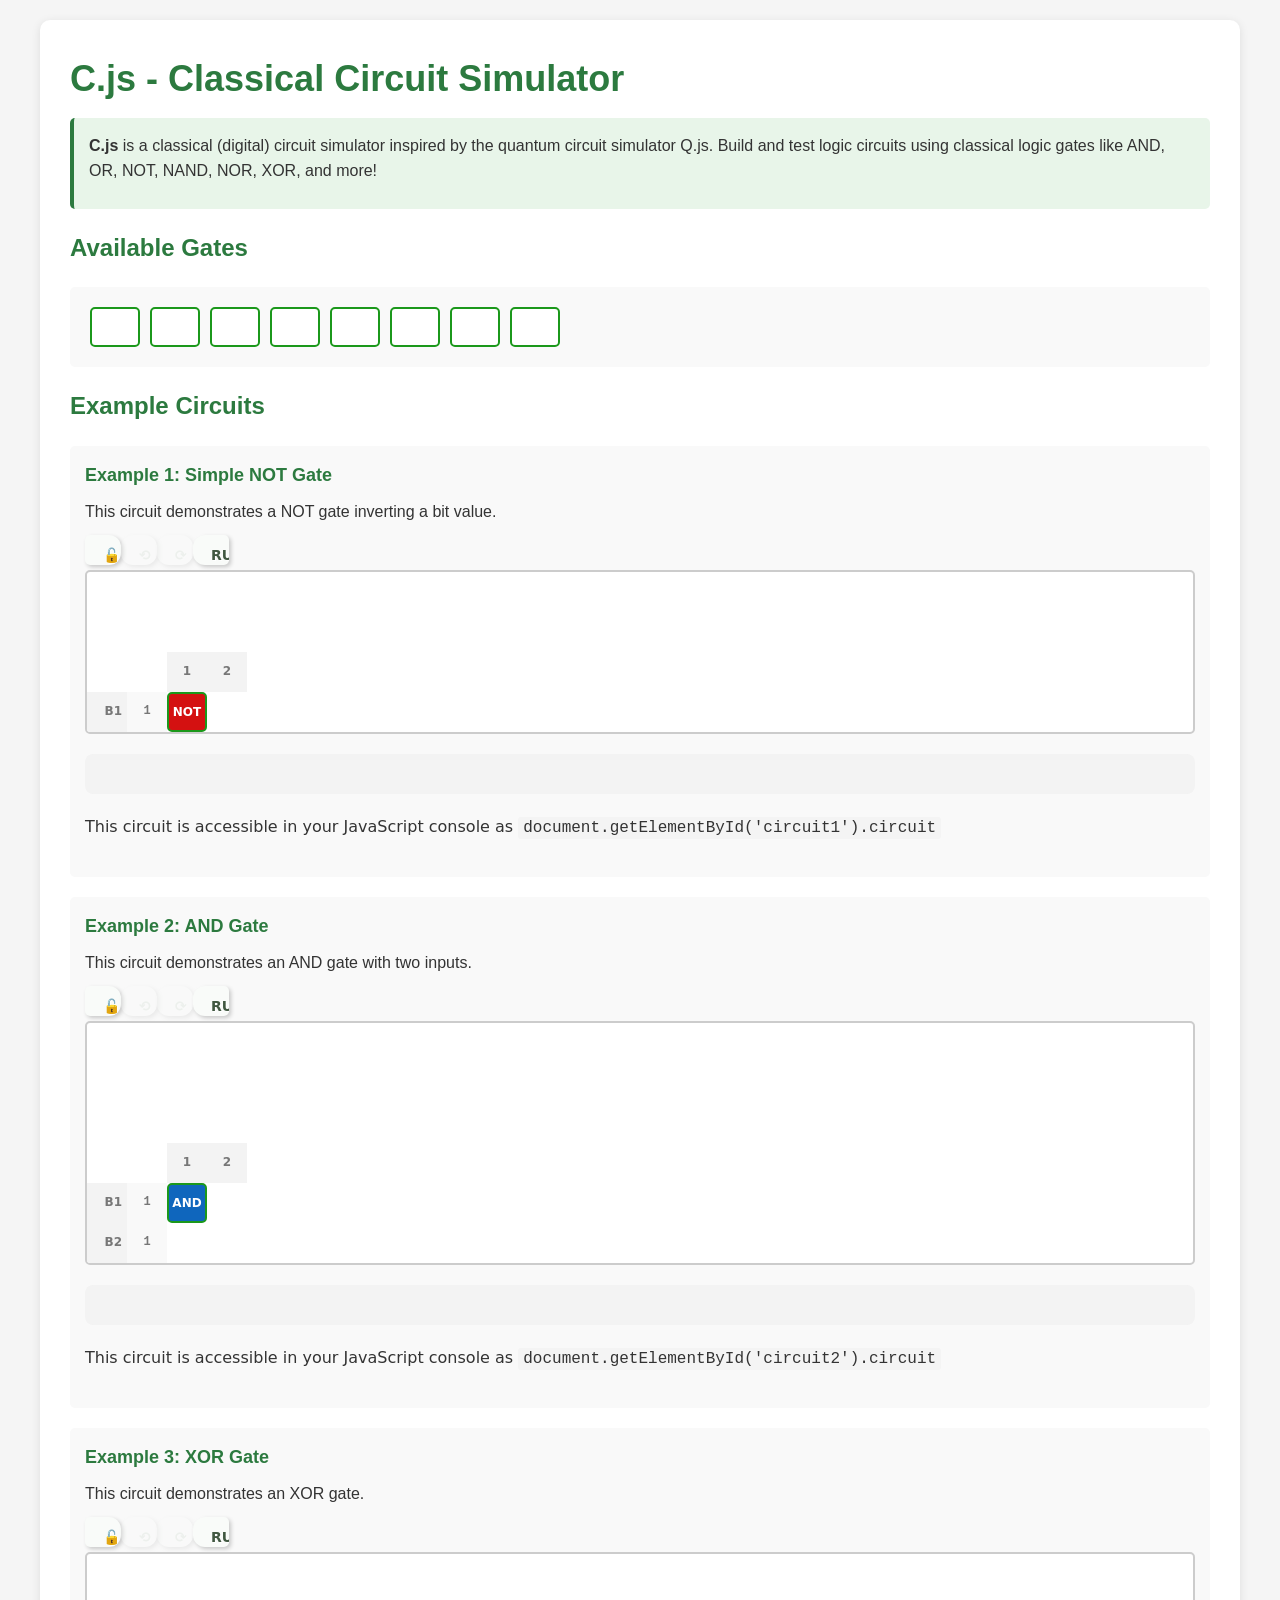
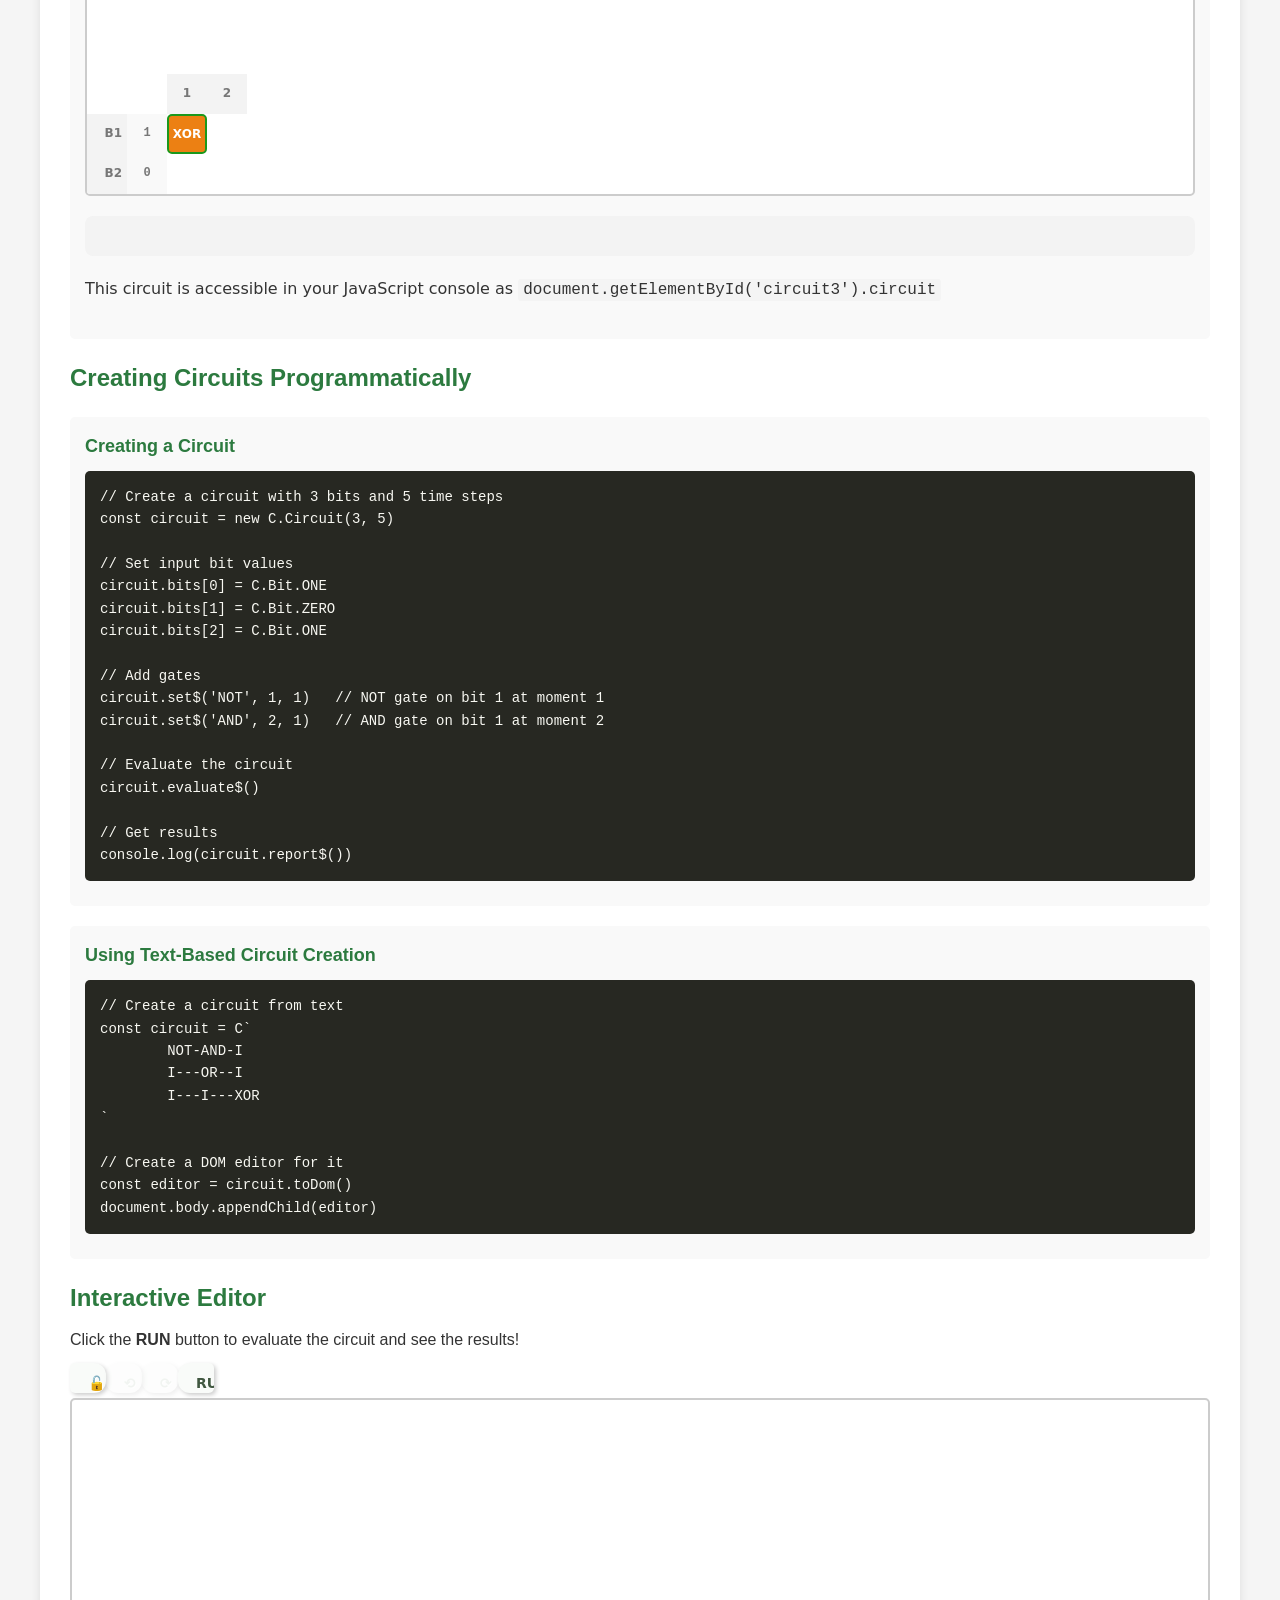
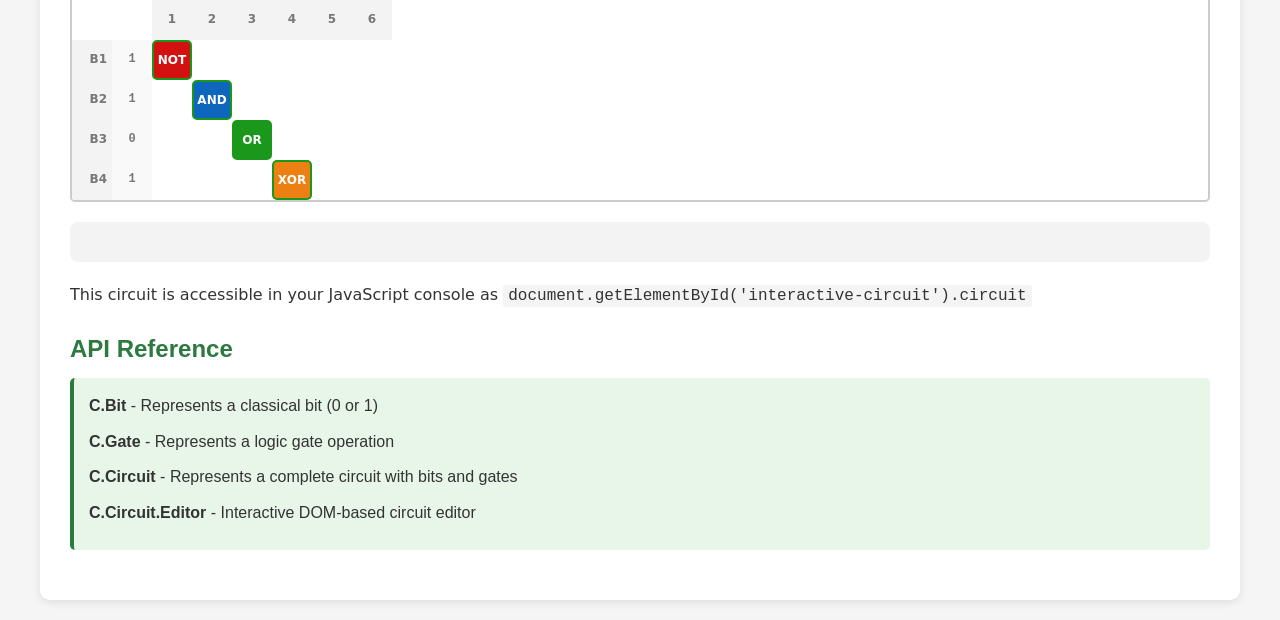
==== C/index.html @ 1a7f2f4e "Add C.js - Classical Circuit Simulator Created a complete classical (digital) circuit simulator insp" ====
<!DOCTYPE html>
<html lang="en">
<head>
	<meta charset="utf-8">
	<meta name="viewport" content="width=device-width, initial-scale=1.0">
	<title>C.js - Classical Circuit Simulator</title>

	<link rel="stylesheet" href="C.css">
	<link rel="stylesheet" href="C-Circuit-Editor.css">

	<style>
		* {
			margin: 0;
			padding: 0;
			box-sizing: border-box;
		}
		html {
			font-size: 10px;
		}
		body {
			font-family: -apple-system, BlinkMacSystemFont, 'Segoe UI', Roboto, 'Helvetica Neue', Arial, sans-serif;
			font-size: 1.6rem;
			line-height: 1.6;
			color: #333;
			background: #f5f5f5;
			padding: 2rem;
		}
		.container {
			max-width: 1200px;
			margin: 0 auto;
			background: white;
			padding: 3rem;
			border-radius: 1rem;
			box-shadow: 0 0.2rem 1rem rgba(0, 0, 0, 0.1);
		}
		h1 {
			color: #2c7a3f;
			margin-bottom: 1rem;
			font-size: 3.6rem;
		}
		h2 {
			color: #2c7a3f;
			margin: 2rem 0 1rem 0;
			font-size: 2.4rem;
		}
		p {
			margin-bottom: 1rem;
		}
		.description {
			background: #e8f5e9;
			padding: 1.5rem;
			border-left: 4px solid #2c7a3f;
			margin-bottom: 2rem;
			border-radius: 0.5rem;
		}
		.example {
			margin: 2rem 0;
			padding: 1.5rem;
			background: #f9f9f9;
			border-radius: 0.5rem;
		}
		.example h3 {
			font-size: 1.8rem;
			margin-bottom: 1rem;
			color: #2c7a3f;
		}
		pre {
			background: #272822;
			color: #f8f8f2;
			padding: 1.5rem;
			border-radius: 0.5rem;
			overflow-x: auto;
			font-size: 1.4rem;
			margin: 1rem 0;
		}
		code {
			background: #f4f4f4;
			padding: 0.2rem 0.5rem;
			border-radius: 0.3rem;
			font-family: 'Courier New', monospace;
		}
		#palette-container {
			margin: 2rem 0;
			padding: 1.5rem;
			background: #f9f9f9;
			border-radius: 0.5rem;
		}
	</style>
</head>
<body>
	<div class="container">
		<h1>C.js - Classical Circuit Simulator</h1>

		<div class="description">
			<p><strong>C.js</strong> is a classical (digital) circuit simulator inspired by the quantum circuit simulator Q.js. Build and test logic circuits using classical logic gates like AND, OR, NOT, NAND, NOR, XOR, and more!</p>
		</div>

		<h2>Available Gates</h2>
		<div id="palette-container"></div>

		<h2>Example Circuits</h2>

		<div class="example">
			<h3>Example 1: Simple NOT Gate</h3>
			<p>This circuit demonstrates a NOT gate inverting a bit value.</p>
			<div id="circuit1"></div>
		</div>

		<div class="example">
			<h3>Example 2: AND Gate</h3>
			<p>This circuit demonstrates an AND gate with two inputs.</p>
			<div id="circuit2"></div>
		</div>

		<div class="example">
			<h3>Example 3: XOR Gate</h3>
			<p>This circuit demonstrates an XOR gate.</p>
			<div id="circuit3"></div>
		</div>

		<h2>Creating Circuits Programmatically</h2>

		<div class="example">
			<h3>Creating a Circuit</h3>
			<pre>// Create a circuit with 3 bits and 5 time steps
const circuit = new C.Circuit(3, 5)

// Set input bit values
circuit.bits[0] = C.Bit.ONE
circuit.bits[1] = C.Bit.ZERO
circuit.bits[2] = C.Bit.ONE

// Add gates
circuit.set$('NOT', 1, 1)   // NOT gate on bit 1 at moment 1
circuit.set$('AND', 2, 1)   // AND gate on bit 1 at moment 2

// Evaluate the circuit
circuit.evaluate$()

// Get results
console.log(circuit.report$())</pre>
		</div>

		<div class="example">
			<h3>Using Text-Based Circuit Creation</h3>
			<pre>// Create a circuit from text
const circuit = C`
	NOT-AND-I
	I---OR--I
	I---I---XOR
`

// Create a DOM editor for it
const editor = circuit.toDom()
document.body.appendChild(editor)</pre>
		</div>

		<h2>Interactive Editor</h2>
		<p>Click the <strong>RUN</strong> button to evaluate the circuit and see the results!</p>
		<div id="interactive-circuit"></div>

		<h2>API Reference</h2>
		<div class="description">
			<p><strong>C.Bit</strong> - Represents a classical bit (0 or 1)</p>
			<p><strong>C.Gate</strong> - Represents a logic gate operation</p>
			<p><strong>C.Circuit</strong> - Represents a complete circuit with bits and gates</p>
			<p><strong>C.Circuit.Editor</strong> - Interactive DOM-based circuit editor</p>
		</div>
	</div>

	<!-- Load C.js libraries -->
	<script src="C.js"></script>
	<script src="C-Bit.js"></script>
	<script src="C-Gate.js"></script>
	<script src="C-History.js"></script>
	<script src="C-Circuit.js"></script>
	<script src="C-Circuit-Editor.js"></script>

	<script>
		// Create gate palette
		const paletteEl = C.Circuit.Editor.createPalette()
		document.getElementById('palette-container').appendChild(paletteEl)

		// Example 1: NOT gate
		const circuit1 = new C.Circuit(1, 2)
		circuit1.bits[0] = C.Bit.ONE
		circuit1.set$('NOT', 1, 1)
		circuit1.toDom(document.getElementById('circuit1'))

		// Example 2: AND gate
		const circuit2 = new C.Circuit(2, 2)
		circuit2.bits[0] = C.Bit.ONE
		circuit2.bits[1] = C.Bit.ONE
		circuit2.set$('AND', 1, 1)
		circuit2.toDom(document.getElementById('circuit2'))

		// Example 3: XOR gate
		const circuit3 = new C.Circuit(2, 2)
		circuit3.bits[0] = C.Bit.ONE
		circuit3.bits[1] = C.Bit.ZERO
		circuit3.set$('XOR', 1, 1)
		circuit3.toDom(document.getElementById('circuit3'))

		// Interactive circuit
		const interactiveCircuit = new C.Circuit(4, 6)
		interactiveCircuit.bits[0] = C.Bit.ONE
		interactiveCircuit.bits[1] = C.Bit.ONE
		interactiveCircuit.bits[2] = C.Bit.ZERO
		interactiveCircuit.bits[3] = C.Bit.ONE
		interactiveCircuit.set$('NOT', 1, 1)
		interactiveCircuit.set$('AND', 2, 2)
		interactiveCircuit.set$('OR', 3, 3)
		interactiveCircuit.set$('XOR', 4, 4)
		interactiveCircuit.toDom(document.getElementById('interactive-circuit'))

		// Make circuits available in console
		window.circuit1 = circuit1
		window.circuit2 = circuit2
		window.circuit3 = circuit3
		window.interactiveCircuit = interactiveCircuit

		console.log('C.js Classical Circuit Simulator loaded!')
		console.log('Try accessing circuits via: circuit1, circuit2, circuit3, or interactiveCircuit')
	</script>
</body>
</html>
---- C/C.css ----
/*

	Copyright © 2025, Classical Circuit Simulator (C.js)
	Based on Q.js by Stewart Smith

*/
@charset "utf-8";




svg, :root {


	    /**************/
	   /*            */
	  /*   Colors   */
	 /*            */
	/**************/


	/*  Base color (green for classical circuits)  */

	--C-color-base-hue:       120;
	--C-color-base-saturation: 70%;
	--C-color-base-lightness:  35%;


	/*  Red  */

	--C-color-red-hue: 0;
	--C-color-red-saturation: 85%;
	--C-color-red-lightness:  45%;
	--C-color-red: hsl(
		var( --C-color-red-hue ),
		var( --C-color-red-saturation ),
		var( --C-color-red-lightness )
	);


	/*  Orange  */

	--C-color-orange-hue: 30;
	--C-color-orange-saturation: 85%;
	--C-color-orange-lightness:  50%;
	--C-color-orange: hsl(
		var( --C-color-orange-hue ),
		var( --C-color-orange-saturation ),
		var( --C-color-orange-lightness )
	);


	/*  Yellow  */

	--C-color-yellow-hue: 50;
	--C-color-yellow-saturation: 90%;
	--C-color-yellow-lightness:  50%;
	--C-color-yellow: hsl(
		var( --C-color-yellow-hue ),
		var( --C-color-yellow-saturation ),
		var( --C-color-yellow-lightness )
	);


	/*  Green  */

	--C-color-green-hue: var( --C-color-base-hue );
	--C-color-green-saturation: var( --C-color-base-saturation );
	--C-color-green-lightness: var( --C-color-base-lightness );
	--C-color-green: hsl(
		var( --C-color-green-hue ),
		var( --C-color-green-saturation ),
		var( --C-color-green-lightness )
	);


	/*  Blue  */

	--C-color-blue-hue: 210;
	--C-color-blue-saturation: 85%;
	--C-color-blue-lightness:  40%;
	--C-color-blue: hsl(
		var( --C-color-blue-hue ),
		var( --C-color-blue-saturation ),
		var( --C-color-blue-lightness )
	);


	/*  Grayscale  */

	--C-color-white:     #FFFFFF;
	--C-color-chalk:     #F9F9F9;
	--C-color-newsprint: #F3F3F3;
	--C-color-titanium:  #CCCCCC;
	--C-color-slate:     #777777;
	--C-color-charcoal:  #333333;
	--C-color-black:     #000000;


	/*  Background  */

	--C-color-background-hue: var( --C-color-base-hue );
	--C-color-background-saturation: 15%;
	--C-color-background-lightness:  98%;
	--C-color-background: hsl(
		var( --C-color-background-hue ),
		var( --C-color-background-saturation ),
		var( --C-color-background-lightness )
	);


	/*  Misc  */

	--C-text-color: hsl(
		var( --C-color-base-hue ),
		 5%,
		35%
	);
	--C-text-code-comment-color: rgba( 0, 0, 0, 0.4 );
	--C-text-code-output-color:  rgba( 0, 0, 0, 1 );

	--C-selection-color: var( --C-color-black );
	--C-selection-background-color: var( --C-color-yellow );

	--C-hyperlink-internal-color: var( --C-color-green );
	--C-hyperlink-external-color: var( --C-text-color );

	--C-background-callout-color: var( --C-color-white );

	--C-svg-fill-color: var( --C-text-color );




	/*  Fonts  */

	--C-font-family-serif:   'Source Serif Pro', 'Roboto Slab', 'Georgia', serif;
	--C-font-family-sans:    'SF Pro Text', system-ui, -apple-system, 'Helvetica Neue', 'Helvetica', 'Arial', sans-serif;
	--C-font-family-mono:    'Roboto Mono', 'Source Code Pro', 'Menlo', 'Courier New', monospace;
	--C-font-family-symbols: 'Georgia', serif;
}




    /*******************/
   /*                 */
  /*   Interactive   */
 /*                 */
/*******************/


.C-input,
.C-circuit-text-input {

	margin: 1.5rem 0 0 0 !important;
	outline: none !important;
	border:  none !important;
	border-radius: 1.2rem !important;
	box-shadow:
		 0.2rem  0.2rem 0.2rem rgba( 0, 0, 0, 0.15 ) inset,
		-0.2rem -0.2rem 0.2rem rgba( 255, 255, 255, 1 ) inset;

	background: linear-gradient(
		0.375turn,
		rgba( 255, 255, 255, 1.0 ),
		rgba( 255, 255, 255, 0.2 )
	) !important;
}
.C-input,
.C-text-input {

	display: block;
	font-size: 1.6rem;
	font-family: var( --C-font-family-sans );
	font-weight: 400;
	padding: 1.2rem 2rem !important;
	width: 100%;
}
.C-input {

	margin-top: 0 !important;
}
.C-button,
.C-circuit-button {

	display: inline-block;
	outline: none !important;
	border:  none !important;
	border-radius: 1.2rem;
	padding: 0.6rem 1.8rem;
	font-size: 1.6rem;
	font-family: var( --C-font-family-sans );
	font-weight: 600;
	color: var( --C-color-white );
	background: linear-gradient(
		0.375turn,
		var( --C-color-green ),
		hsl( var( --C-color-base-hue ), 70%, 45% )
	);
	box-shadow:
		 0.2rem  0.2rem 0.4rem rgba( 0, 0, 0, 0.2 ),
		-0.1rem -0.1rem 0.2rem rgba( 255, 255, 255, 0.3 );
	cursor: pointer;
	user-select: none;
	transition: all 0.2s;
}
.C-button:hover,
.C-circuit-button:hover {

	background: linear-gradient(
		0.375turn,
		hsl( var( --C-color-base-hue ), 75%, 40% ),
		hsl( var( --C-color-base-hue ), 75%, 50% )
	);
}
.C-button:active,
.C-circuit-button:active {

	box-shadow:
		 0.1rem  0.1rem 0.2rem rgba( 0, 0, 0, 0.2 ) inset,
		-0.1rem -0.1rem 0.1rem rgba( 255, 255, 255, 0.3 ) inset;
}
.C-circuit-button[C-disabled] {

	opacity: 0.3;
	cursor: default;
	pointer-events: none;
}




    /***************/
   /*             */
  /*   Results   */
 /*             */
/***************/


.C-circuit-results {

	margin: 2rem 0;
	padding: 2rem;
	background: var( --C-color-newsprint );
	border-radius: 0.8rem;
	font-family: var( --C-font-family-mono );
	font-size: 1.4rem;
	white-space: pre-wrap;
}
---- C/C-Circuit-Editor.css ----
/*

	Copyright © 2025, Classical Circuit Simulator (C.js)
	Based on Q.js by Stewart Smith

*/
@charset "utf-8";




.C-circuit,
.C-circuit-palette {

	position: relative;
	width: 100%;
}
.C-circuit-palette {

	-moz-user-select: none;
	-webkit-user-select: none;
	-ms-user-select: none;
	user-select: none;
	line-height: 0;
}
.C-circuit-palette > div {

	display: inline-block;
	position: relative;
	width:  5rem;
	height: 4rem;
	margin: 0.5rem;
	border: 2px solid var( --C-color-green );
	border-radius: 0.5rem;
	text-align: center;
	line-height: 4rem;
	font-weight: bold;
	cursor: pointer;
	background: var( --C-color-white );
}
.C-circuit-palette > div:hover {

	background: var( --C-color-newsprint );
}


.C-circuit {

	margin: 1rem 0 2rem 0;
	font-family: var( --C-font-family-sans );
}
.C-circuit-board-foreground {

	line-height: 3.85rem;
	width: auto;
}




    /***************/
   /*             */
  /*   Toolbar   */
 /*             */
/***************/


.C-circuit-toolbar {

	display: block;
	-moz-user-select: none;
	-webkit-user-select: none;
	-ms-user-select: none;
	user-select: none;
	margin-bottom: 0.5rem;

	box-sizing: border-box;
	display: grid;
	grid-auto-columns: 3.6rem;
	grid-auto-rows:    3.0rem;
	grid-auto-flow: column;

}
.C-circuit-button {

	position: relative;
	display: inline-block;
	width:  3.6rem;
	height: 3rem;

	border-top: 1px solid hsl(
		var( --C-color-background-hue ),
		var( --C-color-background-saturation ),
		100%
	);
	border-right: 1px solid hsl(
		var( --C-color-background-hue ),
		var( --C-color-background-saturation ),
		90%
	);
	border-bottom: 1px solid hsl(
		var( --C-color-background-hue ),
		var( --C-color-background-saturation ),
		85%
	);
	border-left: 1px solid hsl(
		var( --C-color-background-hue ),
		var( --C-color-background-saturation ),
		97%
	);
	background: var( --C-color-background );
	color: hsl(
		var( --C-color-background-hue ),
		var( --C-color-background-saturation ),
		30%
	);
	text-shadow: 1px  1px 0 rgba( 255, 255, 255, 1 );
	line-height: 2.9rem;
	text-align: center;
	cursor: pointer;
	overflow: hidden;
	font-weight: 900;
	font-size: 1.4rem;
}
.C-circuit-toolbar .C-circuit-button:first-child {

	border-top-left-radius:    0.5rem;
	border-bottom-left-radius: 0.5rem;
}
.C-circuit-toolbar .C-circuit-button:last-child {

	border-top-right-radius:    0.5rem;
	border-bottom-right-radius: 0.5rem;
}
.C-circuit-locked .C-circuit-button,
.C-circuit-button[C-disabled] {

	color: hsl(
		var( --C-color-background-hue ),
		var( --C-color-background-saturation ),
		85%
	);
	cursor: not-allowed;
}
.C-circuit-locked .C-circuit-toggle-lock {

	color: inherit;
	cursor: pointer;
}




.C-circuit-board-container {

	position: relative;
	margin: 0 0 2rem 0;
	width:  100%;
	max-height: 60vh;
	overflow: scroll;
	border: 2px solid var( --C-color-titanium );
	border-radius: 0.5rem;
	background: var( --C-color-white );
}
.C-circuit-board {

	position: relative;
	-moz-user-select: none;
	-webkit-user-select: none;
	-ms-user-select: none;
	user-select: none;
}
.C-circuit-board-foreground,
.C-circuit-board-background {

	box-sizing: border-box;
	display: grid;
	grid-auto-rows:    4rem;
	grid-auto-columns: 4rem;
	grid-auto-flow: column;
}
.C-circuit-board-foreground,
.C-circuit-board-background {

	position: relative;
	top:  0;
	left: 0;
	width:  100%;
	height: 100%;
}




    /***************/
   /*             */
  /*   Headers   */
 /*             */
/***************/


.C-circuit-header {

	position: relative;
	display: inline-block;
	font-size: 1.2rem;
	font-weight: 600;
	color: var( --C-color-slate );
	text-align: center;
}
.C-circuit-register-label,
.C-circuit-moment-label {

	background: var( --C-color-newsprint );
}
.C-circuit-register-label {

	grid-column-start: 1;
	padding-right: 0.5rem;
	text-align: right;
}
.C-circuit-moment-label {

	grid-row-start: 1;
}
.C-circuit-input {

	grid-column-start: 2;
	background: var( --C-color-chalk );
	font-family: var( --C-font-family-mono );
}




    /*****************/
   /*               */
  /*   Operations  */
 /*               */
/*****************/


.C-circuit-operation {

	position: relative;
	width:  4rem;
	height: 4rem;
	display: flex;
	align-items: center;
	justify-content: center;
	font-size: 1.2rem;
	font-weight: bold;
	border: 2px solid var( --C-color-green );
	border-radius: 0.5rem;
	background: var( --C-color-white );
	cursor: pointer;
	transition: all 0.2s;
}
.C-circuit-operation:hover {

	background: var( --C-color-newsprint );
	transform: scale( 1.05 );
	box-shadow: 0 0.2rem 0.4rem rgba( 0, 0, 0, 0.2 );
}




    /**************/
   /*            */
  /*   Wires    */
 /*            */
/**************/


.C-circuit-register-wire {

	position: absolute;
	top: 50%;
	left: 0;
	right: 0;
	height: 2px;
	background: var( --C-color-slate );
	z-index: -1;
}




    /**************/
   /*            */
  /*   Gates    */
 /*            */
/**************/


.C-gate--not {

	background: var( --C-color-red );
	color: white;
}
.C-gate--and,
.C-gate--nand {

	background: var( --C-color-blue );
	color: white;
}
.C-gate--or,
.C-gate--nor {

	background: var( --C-color-green );
	color: white;
}
.C-gate--xor,
.C-gate--xnor {

	background: var( --C-color-orange );
	color: white;
}
.C-gate--buffer,
.C-gate--identity {

	background: var( --C-color-titanium );
	color: white;
}
.C-gate--probe {

	background: var( --C-color-yellow );
	color: black;
}
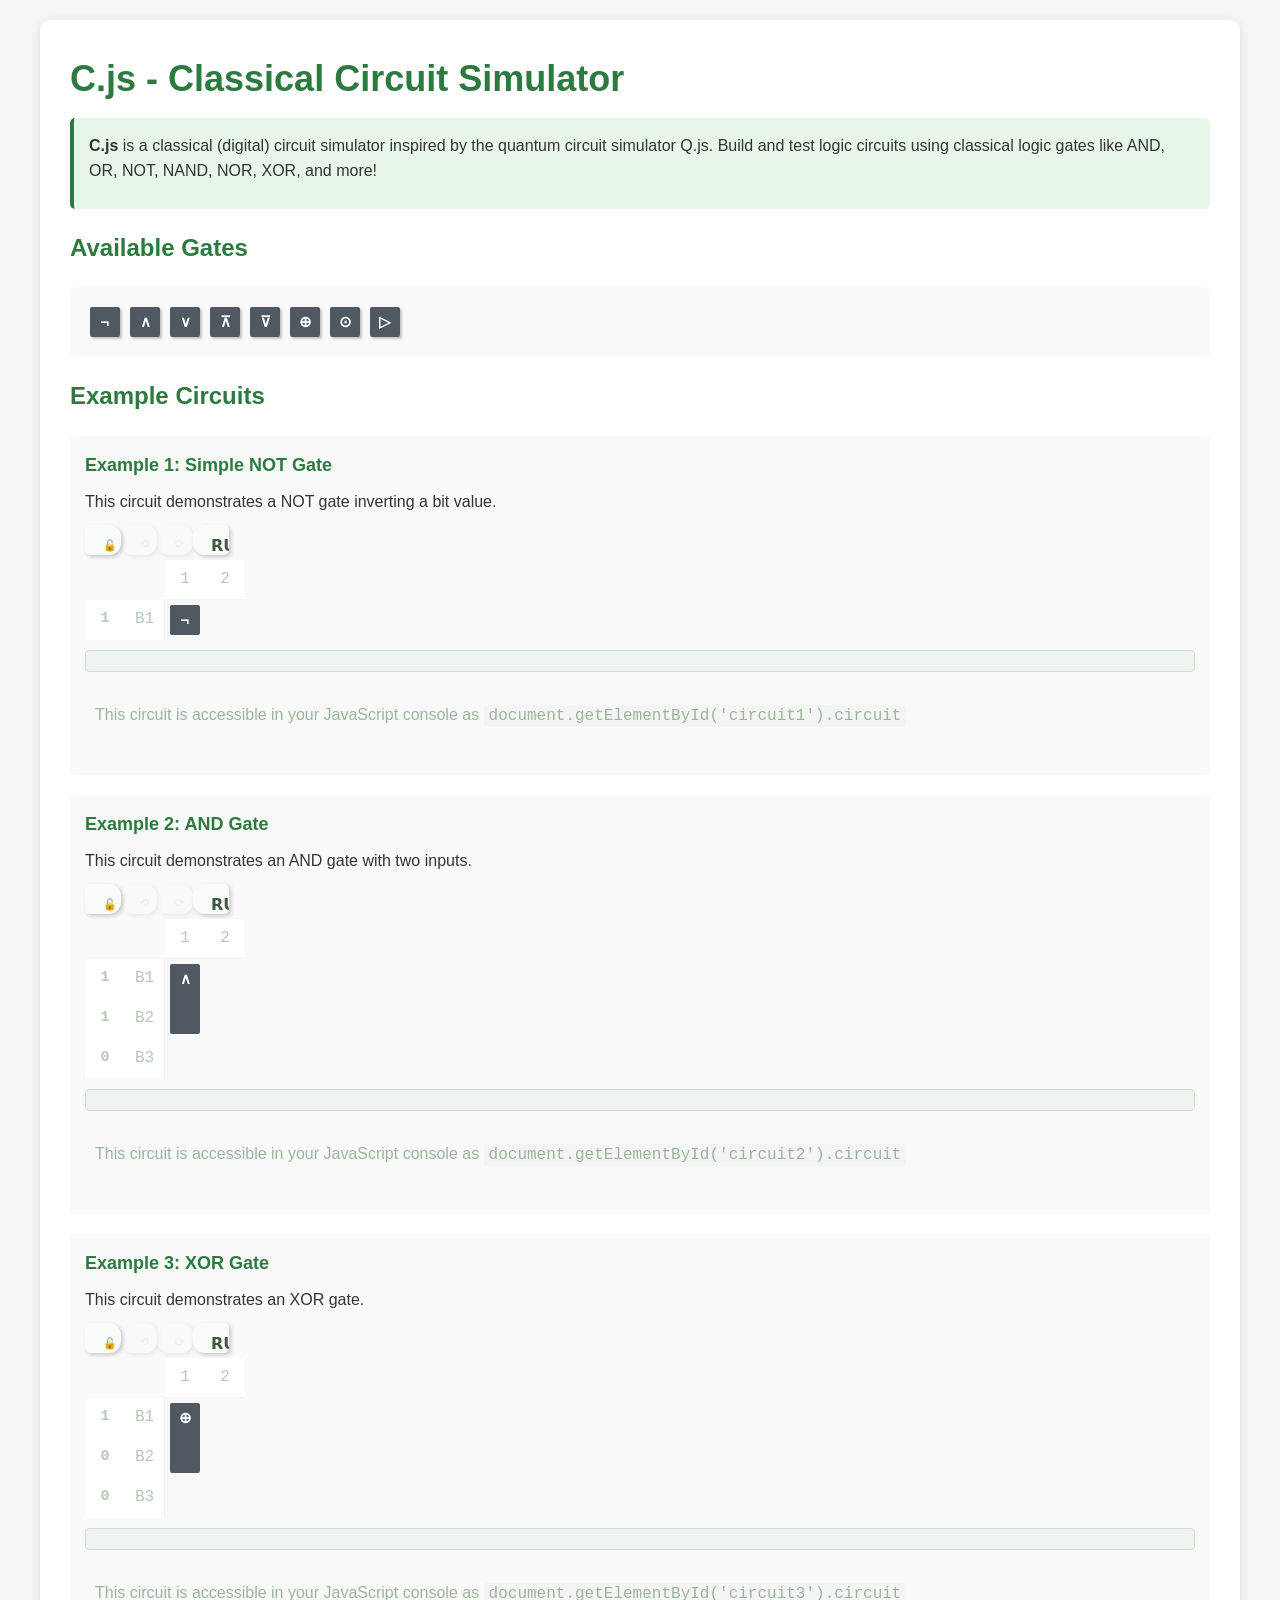
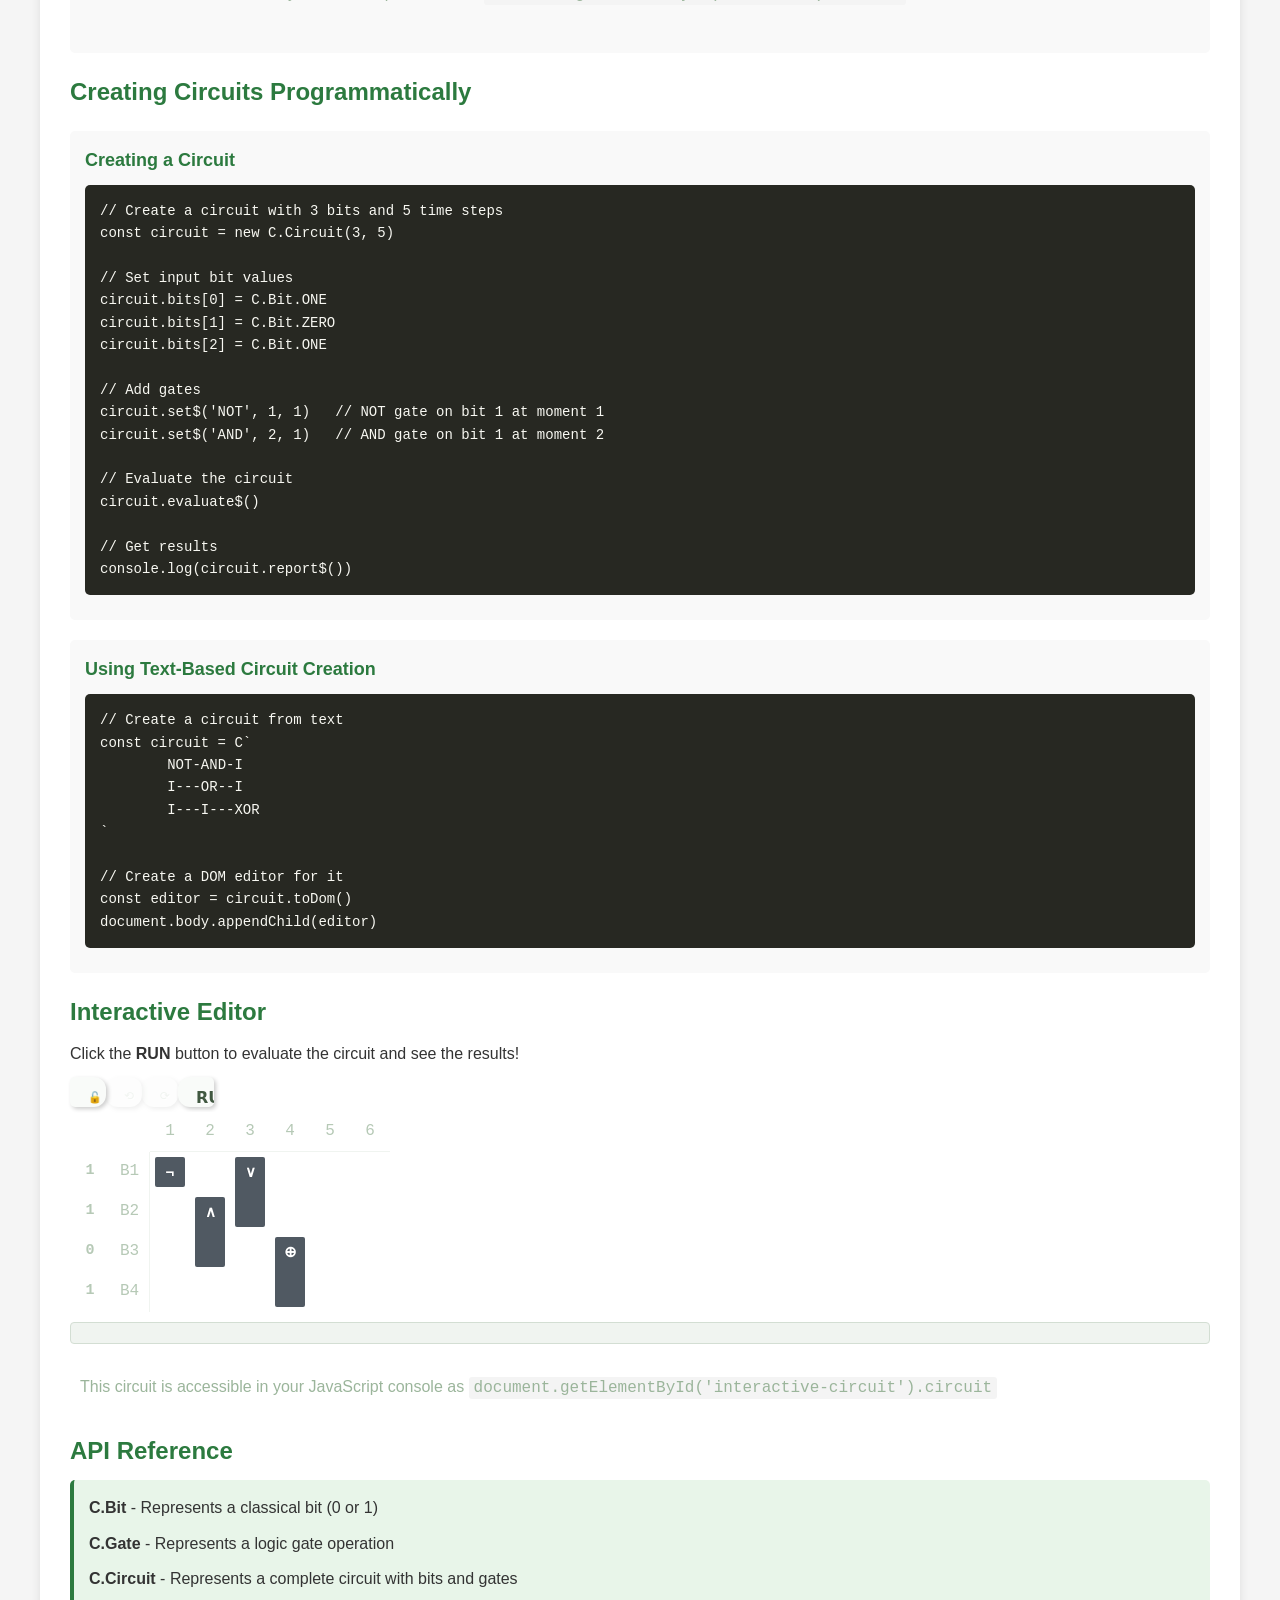
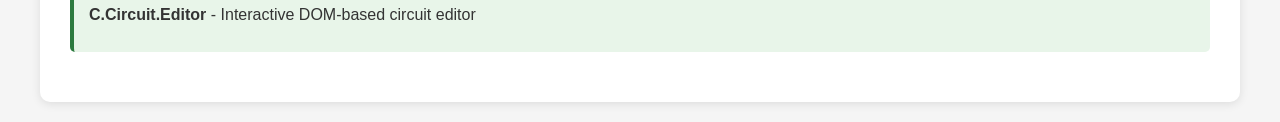
==== commit 18e5c327: "c.js gates and UI fix" ====
--- a/C/index.html
+++ b/C/index.html
@@ -1,5 +1,6 @@
 <!DOCTYPE html>
 <html lang="en">
+
 <head>
 	<meta charset="utf-8">
 	<meta name="viewport" content="width=device-width, initial-scale=1.0">
@@ -7,6 +8,7 @@
 
 	<link rel="stylesheet" href="C.css">
 	<link rel="stylesheet" href="C-Circuit-Editor.css">
+	<link rel="stylesheet" href="C-AnimatedBeam.css">
 
 	<style>
 		* {
@@ -14,9 +16,11 @@
 			padding: 0;
 			box-sizing: border-box;
 		}
+
 		html {
 			font-size: 10px;
 		}
+
 		body {
 			font-family: -apple-system, BlinkMacSystemFont, 'Segoe UI', Roboto, 'Helvetica Neue', Arial, sans-serif;
 			font-size: 1.6rem;
@@ -25,6 +29,7 @@
 			background: #f5f5f5;
 			padding: 2rem;
 		}
+
 		.container {
 			max-width: 1200px;
 			margin: 0 auto;
@@ -33,19 +38,23 @@
 			border-radius: 1rem;
 			box-shadow: 0 0.2rem 1rem rgba(0, 0, 0, 0.1);
 		}
+
 		h1 {
 			color: #2c7a3f;
 			margin-bottom: 1rem;
 			font-size: 3.6rem;
 		}
+
 		h2 {
 			color: #2c7a3f;
 			margin: 2rem 0 1rem 0;
 			font-size: 2.4rem;
 		}
+
 		p {
 			margin-bottom: 1rem;
 		}
+
 		.description {
 			background: #e8f5e9;
 			padding: 1.5rem;
@@ -53,17 +62,20 @@
 			margin-bottom: 2rem;
 			border-radius: 0.5rem;
 		}
+
 		.example {
 			margin: 2rem 0;
 			padding: 1.5rem;
 			background: #f9f9f9;
 			border-radius: 0.5rem;
 		}
+
 		.example h3 {
 			font-size: 1.8rem;
 			margin-bottom: 1rem;
 			color: #2c7a3f;
 		}
+
 		pre {
 			background: #272822;
 			color: #f8f8f2;
@@ -73,12 +85,14 @@
 			font-size: 1.4rem;
 			margin: 1rem 0;
 		}
+
 		code {
 			background: #f4f4f4;
 			padding: 0.2rem 0.5rem;
 			border-radius: 0.3rem;
 			font-family: 'Courier New', monospace;
 		}
+
 		#palette-container {
 			margin: 2rem 0;
 			padding: 1.5rem;
@@ -87,12 +101,15 @@
 		}
 	</style>
 </head>
+
 <body>
 	<div class="container">
 		<h1>C.js - Classical Circuit Simulator</h1>
 
 		<div class="description">
-			<p><strong>C.js</strong> is a classical (digital) circuit simulator inspired by the quantum circuit simulator Q.js. Build and test logic circuits using classical logic gates like AND, OR, NOT, NAND, NOR, XOR, and more!</p>
+			<p><strong>C.js</strong> is a classical (digital) circuit simulator inspired by the quantum circuit
+				simulator Q.js. Build and test logic circuits using classical logic gates like AND, OR, NOT, NAND, NOR,
+				XOR, and more!</p>
 		</div>
 
 		<h2>Available Gates</h2>
@@ -174,6 +191,7 @@
 	<script src="C-Gate.js"></script>
 	<script src="C-History.js"></script>
 	<script src="C-Circuit.js"></script>
+	<script src="C-AnimatedBeam.js"></script>
 	<script src="C-Circuit-Editor.js"></script>
 
 	<script>
@@ -187,30 +205,32 @@
 		circuit1.set$('NOT', 1, 1)
 		circuit1.toDom(document.getElementById('circuit1'))
 
-		// Example 2: AND gate
-		const circuit2 = new C.Circuit(2, 2)
+		// Example 2: AND gate (multi-wire)
+		const circuit2 = new C.Circuit(3, 2)
 		circuit2.bits[0] = C.Bit.ONE
 		circuit2.bits[1] = C.Bit.ONE
-		circuit2.set$('AND', 1, 1)
+		circuit2.bits[2] = C.Bit.ZERO
+		circuit2.set$('AND', 1, 1, 2)  // AND gate at moment 1, inputs from wires 1 and 2
 		circuit2.toDom(document.getElementById('circuit2'))
 
-		// Example 3: XOR gate
-		const circuit3 = new C.Circuit(2, 2)
+		// Example 3: XOR gate (multi-wire)
+		const circuit3 = new C.Circuit(3, 2)
 		circuit3.bits[0] = C.Bit.ONE
 		circuit3.bits[1] = C.Bit.ZERO
-		circuit3.set$('XOR', 1, 1)
+		circuit3.bits[2] = C.Bit.ZERO
+		circuit3.set$('XOR', 1, 1, 2)  // XOR gate at moment 1, inputs from wires 1 and 2
 		circuit3.toDom(document.getElementById('circuit3'))
 
-		// Interactive circuit
+		// Interactive circuit with multi-wire gates
 		const interactiveCircuit = new C.Circuit(4, 6)
 		interactiveCircuit.bits[0] = C.Bit.ONE
 		interactiveCircuit.bits[1] = C.Bit.ONE
 		interactiveCircuit.bits[2] = C.Bit.ZERO
 		interactiveCircuit.bits[3] = C.Bit.ONE
 		interactiveCircuit.set$('NOT', 1, 1)
-		interactiveCircuit.set$('AND', 2, 2)
-		interactiveCircuit.set$('OR', 3, 3)
-		interactiveCircuit.set$('XOR', 4, 4)
+		interactiveCircuit.set$('AND', 2, 2, 3)  // AND gate with inputs from wires 2 and 3
+		interactiveCircuit.set$('OR', 3, 1, 2)   // OR gate with inputs from wires 1 and 2
+		interactiveCircuit.set$('XOR', 4, 3, 4)  // XOR gate with inputs from wires 3 and 4
 		interactiveCircuit.toDom(document.getElementById('interactive-circuit'))
 
 		// Make circuits available in console
@@ -223,4 +243,5 @@
 		console.log('Try accessing circuits via: circuit1, circuit2, circuit3, or interactiveCircuit')
 	</script>
 </body>
-</html>
+
+</html>
--- a/C/C-Circuit-Editor.css
+++ b/C/C-Circuit-Editor.css
@@ -1,7 +1,6 @@
 /*
 
-	Copyright © 2025, Classical Circuit Simulator (C.js)
-	Based on Q.js by Stewart Smith
+	Copyright © 2019–2020, Stewart Smith. See LICENSE for details.
 
 */
 @charset "utf-8";
@@ -9,12 +8,100 @@
 
 
 
+
+
+
+
+
+/*
+
+	Z indices:
+
+	Clipboard   =100
+	Selected op   10
+	Operation      0
+	Shadow       -10
+	Background   -20
+
+
+
+
+
+	Circuit	
+
+	   Menu     Moments
+	  ╭───────┬───┬───┬───┬───╮
+	  │ ≡   ↘ │ 1 │ 2 │ 3 │ + │ Add moment
+	  ├───┬───┼───┼───┼───┼───╯
+	R │ 0 │|0⟩│ H │ C0│ X │ -
+	e ├───┼───┼───┼───┼───┤
+	g │ 1 │|0⟩│ I │ C1│ X │ -
+	s ├───┼───┴───┴───┴───┘
+      │ + │ -   -   -   -
+	  ╰───╯
+	    Add
+	    register
+
+
+	Circuit Palette
+
+	╭───────────────────┬───╮
+	│ H X Y Z S T π M … │ @ │
+	╰───────────────────┴───╯
+
+
+	Circuit clipboard
+
+	 ┌───────────────┐
+	▟│ ┌───┬───────┐ │
+	█│ │ H │ X#0.0 │ │
+	█│ ├───┼───────┤ │
+	█│ │ I │ X#0.1 │ │
+	█│ └───┴───────┘ │
+	█└───────────────┘
+	███████████████▛
+
+
+
+    ◢◣
+  ◢■■■■◣
+◢■■■■■■■■◣
+◥■■■■■■■■◤
+  ◥■■■■◤
+    ◥◤
+
+
+    ◢■■■■■■◤
+  ◢◤    ◢◤
+◢■■■■■■◤
+
+
+ ───────────
+  ╲ ╱  ╱  ╱
+   ╳  ╱  ╱
+  ╱ ╲╱  ╱
+ ───────
+
+
+  ─────⦢
+ ╱    ╱
+⦣─────
+
+
+*/
+
+
+
+
+
+
 .C-circuit,
 .C-circuit-palette {
 
 	position: relative;
 	width: 100%;
 }
+
 .C-circuit-palette {
 
 	-moz-user-select: none;
@@ -23,32 +110,22 @@
 	user-select: none;
 	line-height: 0;
 }
-.C-circuit-palette > div {
+
+.C-circuit-palette>div {
 
 	display: inline-block;
 	position: relative;
-	width:  5rem;
+	width: 4rem;
 	height: 4rem;
-	margin: 0.5rem;
-	border: 2px solid var( --C-color-green );
-	border-radius: 0.5rem;
-	text-align: center;
-	line-height: 4rem;
-	font-weight: bold;
-	cursor: pointer;
-	background: var( --C-color-white );
-}
-.C-circuit-palette > div:hover {
-
-	background: var( --C-color-newsprint );
 }
 
 
 .C-circuit {
 
 	margin: 1rem 0 2rem 0;
-	font-family: var( --C-font-family-sans );
-}
+	/*border-top: 2px solid hsl( 0, 0%, 50% );*/
+}
+
 .C-circuit-board-foreground {
 
 	line-height: 3.85rem;
@@ -58,10 +135,12 @@
 
 
 
-    /***************/
-   /*             */
-  /*   Toolbar   */
- /*             */
+
+
+/***************/
+/*             */
+/*   Toolbar   */
+/*             */
 /***************/
 
 
@@ -77,71 +156,78 @@
 	box-sizing: border-box;
 	display: grid;
 	grid-auto-columns: 3.6rem;
-	grid-auto-rows:    3.0rem;
+	grid-auto-rows: 3.0rem;
 	grid-auto-flow: column;
 
 }
+
 .C-circuit-button {
 
 	position: relative;
 	display: inline-block;
-	width:  3.6rem;
+	/*margin: 0 0.5rem 0.5rem 0;*/
+	width: 3.6rem;
 	height: 3rem;
-
-	border-top: 1px solid hsl(
-		var( --C-color-background-hue ),
-		var( --C-color-background-saturation ),
-		100%
-	);
-	border-right: 1px solid hsl(
-		var( --C-color-background-hue ),
-		var( --C-color-background-saturation ),
-		90%
-	);
-	border-bottom: 1px solid hsl(
-		var( --C-color-background-hue ),
-		var( --C-color-background-saturation ),
-		85%
-	);
-	border-left: 1px solid hsl(
-		var( --C-color-background-hue ),
-		var( --C-color-background-saturation ),
-		97%
-	);
-	background: var( --C-color-background );
-	color: hsl(
-		var( --C-color-background-hue ),
-		var( --C-color-background-saturation ),
-		30%
-	);
-	text-shadow: 1px  1px 0 rgba( 255, 255, 255, 1 );
+	/*	box-shadow: 
+		-0.1rem -0.1rem 0 rgba( 255, 255, 255, 0.8 ),
+		 0.1rem  0.1rem 0.1rem rgba( 0, 0, 0, 0.35 );*/
+
+	border-top: 1px solid hsl(var(--C-color-background-hue),
+			var(--C-color-background-saturation),
+			100%);
+	border-right: 1px solid hsl(var(--C-color-background-hue),
+			var(--C-color-background-saturation),
+			90%);
+	border-bottom: 1px solid hsl(var(--C-color-background-hue),
+			var(--C-color-background-saturation),
+			85%);
+	border-left: 1px solid hsl(var(--C-color-background-hue),
+			var(--C-color-background-saturation),
+			97%);
+	background: var(--C-color-background);
+	/*	background: 
+		var( --C-color-background )
+		linear-gradient(
+
+			0.4turn,
+			
+			rgba( 0, 0, 0, 0.02 ),
+			rgba( 255, 255, 255, 0.1 )
+		);*/
+	color: hsl(var(--C-color-background-hue),
+			var(--C-color-background-saturation),
+			30%);
+	text-shadow: 1px 1px 0 rgba(255, 255, 255, 1);
+	/*border-radius: 0.5rem;*/
+	/*border-radius: 100%;*/
 	line-height: 2.9rem;
 	text-align: center;
 	cursor: pointer;
 	overflow: hidden;
 	font-weight: 900;
-	font-size: 1.4rem;
-}
+}
+
 .C-circuit-toolbar .C-circuit-button:first-child {
 
-	border-top-left-radius:    0.5rem;
+	border-top-left-radius: 0.5rem;
 	border-bottom-left-radius: 0.5rem;
 }
+
 .C-circuit-toolbar .C-circuit-button:last-child {
 
-	border-top-right-radius:    0.5rem;
+	border-top-right-radius: 0.5rem;
 	border-bottom-right-radius: 0.5rem;
 }
+
 .C-circuit-locked .C-circuit-button,
 .C-circuit-button[C-disabled] {
 
-	color: hsl(
-		var( --C-color-background-hue ),
-		var( --C-color-background-saturation ),
-		85%
-	);
+	color: hsl(var(--C-color-background-hue),
+			var(--C-color-background-saturation),
+			85%);
 	cursor: not-allowed;
 }
+
 .C-circuit-locked .C-circuit-toggle-lock {
 
 	color: inherit;
@@ -155,13 +241,12 @@
 
 	position: relative;
 	margin: 0 0 2rem 0;
-	width:  100%;
+	margin: 0;
+	width: 100%;
 	max-height: 60vh;
 	overflow: scroll;
-	border: 2px solid var( --C-color-titanium );
-	border-radius: 0.5rem;
-	background: var( --C-color-white );
-}
+}
+
 .C-circuit-board {
 
 	position: relative;
@@ -170,161 +255,615 @@
 	-ms-user-select: none;
 	user-select: none;
 }
+
+/*.C-circuit-palette,*/
+.C-circuit-board-foreground,
+.C-circuit-board-background,
+.C-circuit-clipboard {
+
+	box-sizing: border-box;
+	display: grid;
+	grid-auto-rows: 4rem;
+	grid-auto-columns: 4rem;
+	grid-auto-flow: column;
+}
+
+/*.C-circuit-palette,*/
 .C-circuit-board-foreground,
 .C-circuit-board-background {
 
-	box-sizing: border-box;
-	display: grid;
-	grid-auto-rows:    4rem;
-	grid-auto-columns: 4rem;
-	grid-auto-flow: column;
-}
-.C-circuit-board-foreground,
+	position: relative;
+	top: 0;
+	left: 0;
+	width: 100%;
+	height: 100%;
+}
+
+.C-circuit-clipboard {
+
+	position: fixed;
+	top: 0;
+	left: 0;
+	margin: 0;
+	z-index: 100;
+	min-width: 4rem;
+	min-height: 4rem;
+	transform: scale(1.05);
+	pointer-events: none;
+	/* Let events pass through to elements below */
+}
+
+.C-circuit-clipboard,
+.C-circuit-clipboard>div {
+
+	cursor: grabbing;
+}
+
+.C-circuit-clipboard-danger .C-circuit-operation {
+
+	background-color: var(--C-color-yellow);
+}
+
+.C-circuit-clipboard-destroy {
+
+	animation-name: C-circuit-clipboard-poof;
+	animation-fill-mode: forwards;
+	animation-duration: 0.3s;
+	animation-iteration-count: 1;
+}
+
+@keyframes C-circuit-clipboard-poof {
+
+	100% {
+
+		transform: scale(1.5);
+		opacity: 0;
+	}
+}
+
 .C-circuit-board-background {
 
+	/*
+
+	Clipboard:  100
+	Operation:    0
+	Shadow:     -10
+	Background: -20
+
+	*/
+	position: absolute;
+	z-index: -20;
+	color: rgba(0, 0, 0, 0.2);
+}
+
+.C-circuit-board-background>div {
+
+	/*	transition: 
+		background-color 0.2s,
+		color 0.2s;*/
+}
+
+.C-circuit-board-background .C-circuit-cell-highlighted {
+
+	background-color: hsl(var(--C-color-background-hue),
+			var(--C-color-background-saturation),
+			95%);
+	/*transition: none;*/
+}
+
+
+
+
+.C-circuit-register-wire {
+
+	position: absolute;
+	top: calc(50% - 0.5px);
+	width: 100%;
+	height: 1px;
+	background-color: hsl(var(--C-color-background-hue),
+			var(--C-color-background-saturation),
+			50%);
+}
+
+
+
+.C-circuit-palette>div,
+.C-circuit-clipboard>div,
+.C-circuit-board-foreground>div {
+
+	text-align: center;
+}
+
+
+
+
+
+
+/***************/
+/*             */
+/*   Headers   */
+/*             */
+/***************/
+
+
+.C-circuit-header {
+
+	position: sticky;
+	z-index: 2;
+	margin: 0;
+	/*background-color: var( --C-color-background );*/
+	background-color: white;
+	color: hsl(var(--C-color-background-hue),
+			var(--C-color-background-saturation),
+			75%);
+	font-family: var(--C-font-family-mono);
+}
+
+.C-circuit-input.C-circuit-cell-highlighted,
+.C-circuit-header.C-circuit-cell-highlighted {
+
+	background-color: hsl(var(--C-color-background-hue),
+			var(--C-color-background-saturation),
+			95%);
+	color: black;
+}
+
+.C-circuit-selectall {
+
+	z-index: 3;
+	margin: 0;
+	top: 0;
+	/*left: 4rem;*/
+	/*grid-column: 2;*/
+	left: 0;
+	grid-column-start: 1;
+	grid-column-end: 3;
+	grid-row: 1;
+	cursor: se-resize;
+}
+
+.C-circuit-moment-label,
+.C-circuit-moment-add {
+
+	grid-row: 1;
+	top: 0;
+	cursor: s-resize;
+}
+
+.C-circuit-register-label,
+.C-circuit-register-add {
+
+	grid-column: 2;
+	left: 4rem;
+	cursor: e-resize;
+}
+
+.C-circuit-moment-add,
+.C-circuit-register-add {
+
+	cursor: pointer;
+}
+
+.C-circuit-moment-add,
+.C-circuit-register-add {
+
+	display: none;
+}
+
+.C-circuit-selectall,
+.C-circuit-moment-label,
+.C-circuit-moment-add {
+
+	border-bottom: 1px solid hsl(var(--C-color-background-hue),
+			var(--C-color-background-saturation),
+			95%);
+}
+
+.C-circuit-selectall,
+.C-circuit-register-label,
+.C-circuit-register-add {
+
+	border-right: 1px solid hsl(var(--C-color-background-hue),
+			var(--C-color-background-saturation),
+			95%);
+}
+
+.C-circuit-input {
+
+	position: sticky;
+	z-index: 2;
+	grid-column: 1;
+	left: 0;
+	/*background-color: var( --C-color-background );*/
+	background-color: white;
+	font-size: 1.5rem;
+	font-weight: 900;
+	font-family: var(--C-font-family-mono);
+}
+
+
+
+
+
+
+.C-circuit-operation-link-container {
+
+	--C-link-stroke: 3px;
+	--C-link-radius: 100%;
+
+	display: block;
 	position: relative;
-	top:  0;
+	left: calc(50% - (var(--C-link-stroke) / 2));
+	width: 50%;
+	height: 100%;
+	overflow: hidden;
+}
+
+.C-circuit-operation-link-container.C-circuit-cell-highlighted {
+
+	background-color: transparent;
+}
+
+.C-circuit-operation-link {
+
+	display: block;
+	position: absolute;
+	width: calc(var(--C-link-stroke) * 2);
+	height: calc(100% - 4rem + var(--C-link-stroke));
+	/*border: var( --C-link-stroke ) solid hsl( 0, 0%, 50% );*/
+	border: var(--C-link-stroke) solid hsl(var(--C-color-background-hue),
+			10%,
+			30%);
+
+	/*border: var( --C-link-stroke ) solid var( --C-color-orange );*/
+
+	transform: translate(-50%, calc(2rem - (var(--C-link-stroke) / 2)));
+	transform-origin: center;
+}
+
+.C-circuit-operation-link.C-circuit-operation-link-curved {
+
+	width: calc(var(--C-link-radius) - var(--C-link-stroke));
+	width: 200%;
+	border-radius: 100%;
+}
+
+
+
+
+
+
+/******************/
+/*                */
+/*   Operations   */
+/*                */
+/******************/
+
+
+.C-circuit-operation {
+
+	position: relative;
+	/*--C-operation-color-hue: var( --C-color-green-hue );
+	--C-operation-color-main: var( --C-color-green );*/
+
+	--C-operation-color-hue: var(--C-color-blue-hue);
+	--C-operation-color-main: hsl(var(--C-operation-color-hue),
+			10%,
+			35%);
+
+	--C-operation-color-light: hsl(var(--C-operation-color-hue),
+			10%,
+			50%);
+	--C-operation-color-dark: hsl(var(--C-operation-color-hue),
+			10%,
+			25%);
+	color: white;
+	text-shadow: -0.05rem -0.05rem 0 rgba(0, 0, 0, 0.1);
+	font-size: 1.5rem;
+	line-height: 2.9rem;
+	font-weight: 900;
+	cursor: grab;
+}
+
+.C-circuit-locked .C-circuit-operation {
+
+	cursor: not-allowed;
+}
+
+.C-circuit-operation-tile {
+
+	position: absolute;
+	top: 0.5rem;
+	left: 0.5rem;
+	right: 0.5rem;
+	bottom: 0.5rem;
+
+	/*margin:  0.5rem;*/
+	/*padding: 0.5rem;*/
+
+	/*box-shadow: 0.1rem  0.1rem 0.2rem rgba( 0, 0, 0, 0.2 );*/
+	border-radius: 0.2rem;
+	/*
+	border-top:    0.1rem solid var( --C-operation-color-light );
+	border-left:   0.1rem solid var( --C-operation-color-light );
+	border-right:  0.1rem solid var( --C-operation-color-dark );
+	border-bottom: 0.1rem solid var( --C-operation-color-dark );
+	*/
+	background:
+		var(--C-operation-color-main)
+		/*linear-gradient(
+
+			0.45turn,
+			rgba( 255, 255, 255, 0.1 ),
+			rgba( 0, 0, 0, 0.05 )
+		)*/
+	;
+}
+
+.C-circuit-palette .C-circuit-operation:hover {
+
+	/*background-color: rgba( 255, 255, 255, 0.6 );*/
+	background-color: white;
+}
+
+.C-circuit-palette .C-circuit-operation-tile {
+
+	--C-before-rotation: 12deg;
+	--C-before-x: 1px;
+	--C-before-y: -2px;
+
+	--C-after-rotation: -7deg;
+	--C-after-x: -2px;
+	--C-after-y: 3px;
+
+	box-shadow: 0.2rem 0.2rem 0.2rem rgba(0, 0, 0, 0.2);
+}
+
+.C-circuit-palette .C-circuit-operation-tile:before,
+.C-circuit-palette .C-circuit-operation-tile:after {
+
+	content: "";
+	position: absolute;
+	top: 0;
+	right: 0;
+	bottom: 0;
 	left: 0;
-	width:  100%;
-	height: 100%;
-}
-
-
-
-
-    /***************/
-   /*             */
-  /*   Headers   */
- /*             */
+	border-radius: 0.2rem;
+	/*background-color: hsl( 0, 0%, 60% );*/
+
+	background-color: var(--C-operation-color-dark);
+	transform:
+		translate(var(--C-before-x), var(--C-before-y)) rotate(var(--C-before-rotation));
+	z-index: -10;
+	/*z-index: 10;*/
+	display: block;
+	box-shadow: 0.2rem 0.2rem 0.2rem rgba(0, 0, 0, 0.2);
+}
+
+.C-circuit-palette .C-circuit-operation-tile:after {
+
+	transform:
+		translate(var(--C-after-x), var(--C-after-y)) rotate(var(--C-after-rotation));
+	box-shadow: 0.2rem 0.2rem 0.2rem rgba(0, 0, 0, 0.2);
+}
+
+.C-circuit-operation:hover .C-circuit-operation-tile {
+
+	color: white;
+}
+
+
+
+
+.C-circuit-operation-hadamard .C-circuit-operation-tile {
+
+	/*--C-operation-color-hue:  var( --C-color-red-hue );*/
+	/*--C-operation-color-main: var( --C-color-red );*/
+
+	/*--C-operation-color-hue:  0;
+	--C-operation-color-main: hsl( 0, 0%, 10% );*/
+
+
+	/*	background: 
+		linear-gradient(
+
+			-33deg,
+			var( --C-color-blue ) 20%,
+			#6f3c69 50%,
+			var( --C-color-red  ) 80%
+		);*/
+}
+
+.C-circuit-operation-identity .C-circuit-operation-tile,
+.C-circuit-operation-control .C-circuit-operation-tile,
+.C-circuit-operation-target .C-circuit-operation-tile {
+
+	/*--C-operation-color-hue:  var( --C-color-orange-hue );*/
+	/*--C-operation-color-main: var( --C-color-orange );*/
+	border-radius: 100%;
+}
+
+.C-circuit-operation-identity .C-circuit-operation-tile,
+.C-circuit-operation-control .C-circuit-operation-tile {
+
+	top: calc(50% - 0.7rem);
+	left: calc(50% - 0.7rem);
+	width: 1.4rem;
+	height: 1.4rem;
+	overflow: hidden;
+	/*	--C-operation-color-hue:  0;
+	--C-operation-color-main: hsl( 0, 0%, 10% );*/
+}
+
+.C-circuit-operation-pauli-x,
+.C-circuit-operation-pauli-y,
+.C-circuit-operation-pauli-z {
+
+	/*--C-operation-color-hue:  var( --C-color-red-hue );*/
+	/*--C-operation-color-main: var( --C-color-red );*/
+
+	/*	--C-operation-color-hue:  0;
+	--C-operation-color-main: hsl( 0, 0%, 30% );*/
+}
+
+.C-circuit-operation-swap .C-circuit-operation-tile {
+
+	top: calc(50% - 0.55rem);
+	left: calc(50% - 0.55rem);
+	width: 1.2rem;
+	height: 1.2rem;
+	border-radius: 0;
+	transform-origin: center;
+	transform: rotate(45deg);
+	font-size: 0;
+}
+
+
+
+
+
+
+/********************/
+/*                  */
+/*   Other states   */
+/*                  */
+/********************/
+
+
+.C-circuit-palette>div:hover,
+.C-circuit-board-foreground>div:hover {
+
+	outline: 2px solid var(--C-hyperlink-internal-color);
+	outline-offset: -2px;
+}
+
+.C-circuit-palette>div:hover .C-circuit-operation-tile {
+
+	box-shadow: none;
+}
+
+/*.C-circuit-palette > div:hover,*/
+.C-circuit-board-foreground>div:hover {
+
+	background-color: white;
+	color: black;
+}
+
+
+
+
+
+
+.C-circuit-clipboard>div,
+.C-circuit-cell-selected {
+
+	background-color: white;
+}
+
+.C-circuit-clipboard>div:before,
+.C-circuit-cell-selected:before {
+
+	content: "";
+	position: absolute;
+	top: 0;
+	right: 0;
+	bottom: 0;
+	left: 0;
+	display: block;
+	z-index: -10;
+	box-shadow:
+		0 0 1rem rgba(0, 0, 0, 0.2),
+		0.4rem 0.4rem 0.2rem rgba(0, 0, 0, 0.2);
+	outline: 1px solid hsl(var(--C-color-background-hue),
+			var(--C-color-background-saturation),
+			50%);
+	/*outline-offset: -1px;*/
+}
+
+
+
+
+.C-circuit-clipboard>div {
+
+	background-color: white;
+}
+
+.C-circuit-clipboard>div:before {
+
+	/*  
+
+	This was very helpful!
+	https://blog.dudak.me/2014/css-shadows-under-adjacent-elements/
+
+	*/
+	content: "";
+	position: absolute;
+	top: 0;
+	right: 0;
+	bottom: 0;
+	left: 0;
+	z-index: -10;
+	display: block;
+	box-shadow: 0.4rem 0.4rem 0.3rem rgba(0, 0, 0, 0.2);
+}
+
+
+
+
+
 /***************/
-
-
-.C-circuit-header {
-
-	position: relative;
-	display: inline-block;
+/*             */
+/*   Buttons   */
+/*             */
+/***************/
+
+
+.C-circuit-locked .C-circuit-toggle-lock,
+.C-circuit-locked .C-circuit-toggle-lock:hover {
+
+	background-color: var(--C-color-red);
+}
+
+.C-circuit-toggle-lock {
+
+	z-index: 3;
+	left: 0;
+	top: 0;
+	grid-column: 1;
+	grid-row: 1;
+	cursor: pointer;
+	font-size: 1.1rem;
+	text-shadow: none;
+	font-weight: normal;
+}
+
+.C-circuit-button-undo,
+.C-circuit-button-redo {
+
 	font-size: 1.2rem;
-	font-weight: 600;
-	color: var( --C-color-slate );
-	text-align: center;
-}
-.C-circuit-register-label,
-.C-circuit-moment-label {
-
-	background: var( --C-color-newsprint );
-}
-.C-circuit-register-label {
-
-	grid-column-start: 1;
-	padding-right: 0.5rem;
-	text-align: right;
-}
-.C-circuit-moment-label {
-
-	grid-row-start: 1;
-}
-.C-circuit-input {
-
-	grid-column-start: 2;
-	background: var( --C-color-chalk );
-	font-family: var( --C-font-family-mono );
-}
-
-
-
-
-    /*****************/
-   /*               */
-  /*   Operations  */
- /*               */
-/*****************/
-
-
-.C-circuit-operation {
-
-	position: relative;
-	width:  4rem;
-	height: 4rem;
-	display: flex;
-	align-items: center;
-	justify-content: center;
-	font-size: 1.2rem;
-	font-weight: bold;
-	border: 2px solid var( --C-color-green );
-	border-radius: 0.5rem;
-	background: var( --C-color-white );
-	cursor: pointer;
-	transition: all 0.2s;
-}
-.C-circuit-operation:hover {
-
-	background: var( --C-color-newsprint );
-	transform: scale( 1.05 );
-	box-shadow: 0 0.2rem 0.4rem rgba( 0, 0, 0, 0.2 );
-}
-
-
-
-
-    /**************/
-   /*            */
-  /*   Wires    */
- /*            */
-/**************/
-
-
-.C-circuit-register-wire {
-
-	position: absolute;
-	top: 50%;
-	left: 0;
-	right: 0;
-	height: 2px;
-	background: var( --C-color-slate );
-	z-index: -1;
-}
-
-
-
-
-    /**************/
-   /*            */
-  /*   Gates    */
- /*            */
-/**************/
-
-
-.C-gate--not {
-
-	background: var( --C-color-red );
-	color: white;
-}
-.C-gate--and,
-.C-gate--nand {
-
-	background: var( --C-color-blue );
-	color: white;
-}
-.C-gate--or,
-.C-gate--nor {
-
-	background: var( --C-color-green );
-	color: white;
-}
-.C-gate--xor,
-.C-gate--xnor {
-
-	background: var( --C-color-orange );
-	color: white;
-}
-.C-gate--buffer,
-.C-gate--identity {
-
-	background: var( --C-color-titanium );
-	color: white;
-}
-.C-gate--probe {
-
-	background: var( --C-color-yellow );
-	color: black;
-}
+	line-height: 2.6rem;
+	font-weight: normal;
+}
+
+
+
+.C-circuit p {
+
+	padding: 1rem;
+	color: hsl(var(--C-color-background-hue),
+			var(--C-color-background-saturation),
+			66%);
+}
+
+
+
+.C-circuit-results {
+	display: block;
+	margin-top: 1rem;
+	padding: 1rem;
+	background-color: hsl(var(--C-color-background-hue), var(--C-color-background-saturation), 95%);
+	border-radius: 4px;
+	font-family: monospace;
+	white-space: pre-wrap;
+	border: 1px solid hsl(var(--C-color-background-hue), var(--C-color-background-saturation), 85%);
+}
--- a/C/C-AnimatedBeam.css
+++ b/C/C-AnimatedBeam.css
@@ -0,0 +1,199 @@
+/*
+
+	Copyright © 2025, Classical Circuit Simulator (C.js)
+	Animated Beam Styles
+
+*/
+@charset "utf-8";
+
+
+
+
+/* Animated Beam Container */
+
+.C-animated-beam {
+
+	position: absolute;
+	top: 0;
+	left: 0;
+	width: 100%;
+	height: 100%;
+	pointer-events: none;
+	z-index: 5;
+	overflow: visible;
+}
+
+
+/* Beam Path Styling */
+
+.C-animated-beam path {
+
+	vector-effect: non-scaling-stroke;
+}
+
+
+/* Wire Connectors */
+
+.C-wire-connector {
+
+	position: absolute;
+	width: 10px;
+	height: 10px;
+	border-radius: 50%;
+	background: var(--C-color-white);
+	border: 2px solid var(--C-color-green);
+	z-index: 10;
+	box-shadow: 0 0.1rem 0.3rem rgba(0, 0, 0, 0.2);
+	transition: all 0.3s ease;
+}
+
+.C-wire-connector--input {
+
+	background: var(--C-color-chalk);
+}
+
+.C-wire-connector--output {
+
+	background: var(--C-color-green);
+	border-color: var(--C-color-green);
+}
+
+.C-wire-connector--active {
+
+	background: var(--C-color-green);
+	box-shadow: 0 0 0.8rem var(--C-color-green);
+	transform: scale(1.2);
+}
+
+.C-wire-connector[data-value="0"] {
+
+	background: var(--C-color-titanium);
+	border-color: var(--C-color-titanium);
+}
+
+.C-wire-connector[data-value="1"] {
+
+	background: var(--C-color-green);
+	border-color: var(--C-color-green);
+}
+
+
+/* Intermediate Wires */
+
+.C-circuit-intermediate-wire {
+
+	position: absolute;
+	left: 0;
+	right: 0;
+	height: 1px;
+	background: var(--C-color-titanium);
+	opacity: 0.4;
+	z-index: 0;
+	pointer-events: none;
+}
+
+
+/* Multi-Wire Gate Layout */
+
+.C-circuit-operation--multi-wire {
+
+	position: relative;
+	display: flex;
+	flex-direction: column;
+	align-items: center;
+	justify-content: center;
+	min-height: 8rem;
+	height: calc(var(--wire-span, 2) * 4rem);
+	border-left: 3px solid;
+	border-right: 3px solid;
+	border-color: inherit;
+	background: inherit;
+}
+
+.C-circuit-operation--multi-wire::before,
+.C-circuit-operation--multi-wire::after {
+	content: '';
+	position: absolute;
+	left: 0;
+	right: 0;
+	height: 3px;
+	background: currentColor;
+}
+
+.C-circuit-operation--multi-wire::before {
+	top: 0;
+}
+
+.C-circuit-operation--multi-wire::after {
+	bottom: 0;
+}
+
+.C-gate-inputs,
+.C-gate-outputs {
+
+	position: absolute;
+	display: flex;
+	flex-direction: column;
+	gap: 0.5rem;
+}
+
+.C-gate-inputs {
+
+	left: -15px;
+	top: 50%;
+	transform: translateY(-50%);
+}
+
+.C-gate-outputs {
+
+	right: -15px;
+	top: 50%;
+	transform: translateY(-50%);
+}
+
+.C-gate-core {
+
+	position: relative;
+	z-index: 2;
+}
+
+
+/* Animation Pulse Effect for Gate Processing */
+
+@keyframes gate-pulse {
+
+	0%,
+	100% {
+		transform: scale(1);
+		box-shadow: 0 0.2rem 0.4rem rgba(0, 0, 0, 0.2);
+	}
+
+	50% {
+		transform: scale(1.05);
+		box-shadow: 0 0.3rem 0.8rem rgba(0, 200, 0, 0.4);
+	}
+}
+
+.C-circuit-operation--processing {
+
+	animation: gate-pulse 0.6s ease-in-out;
+}
+
+
+/* Beam Animation */
+
+@keyframes beam-flow {
+	0% {
+		stroke-dashoffset: 100;
+	}
+
+	100% {
+		stroke-dashoffset: 0;
+	}
+}
+
+.C-animated-beam path {
+
+	stroke-dasharray: 10 5;
+	animation: beam-flow 1s linear infinite;
+}
